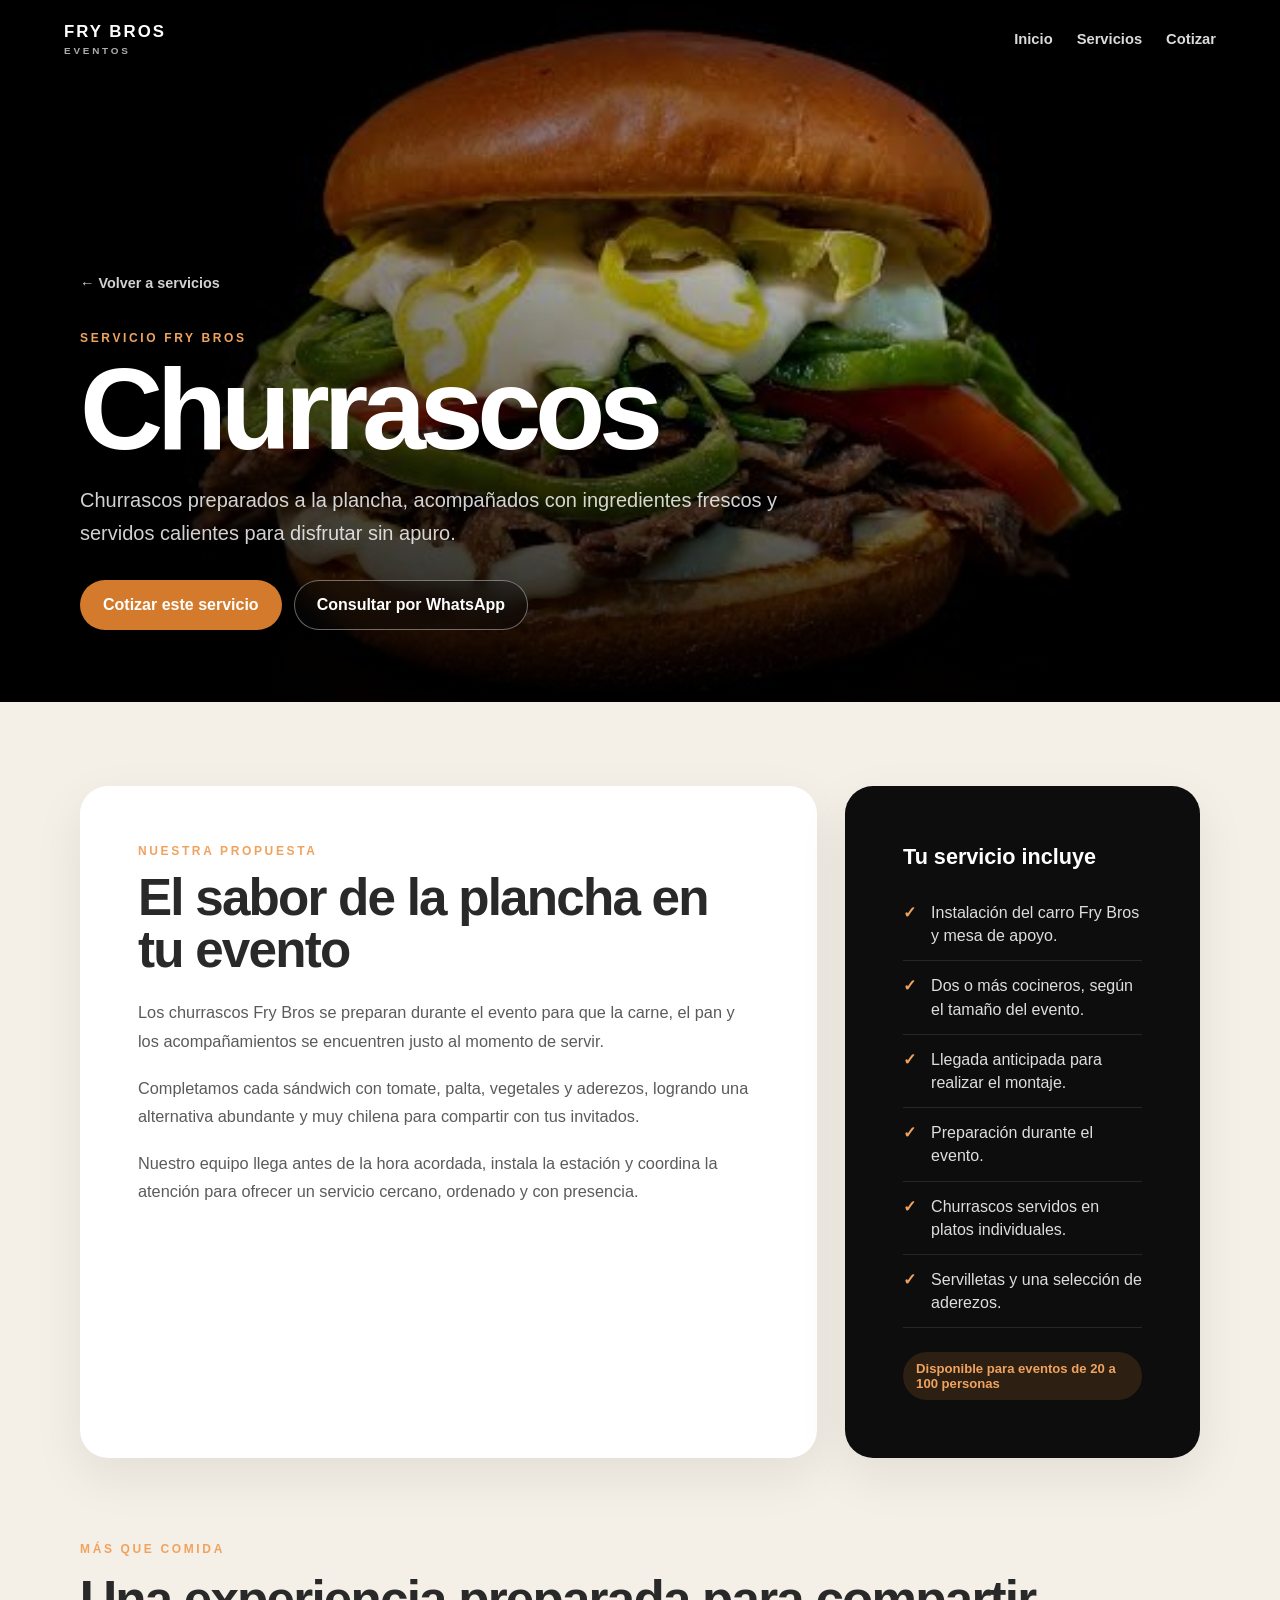
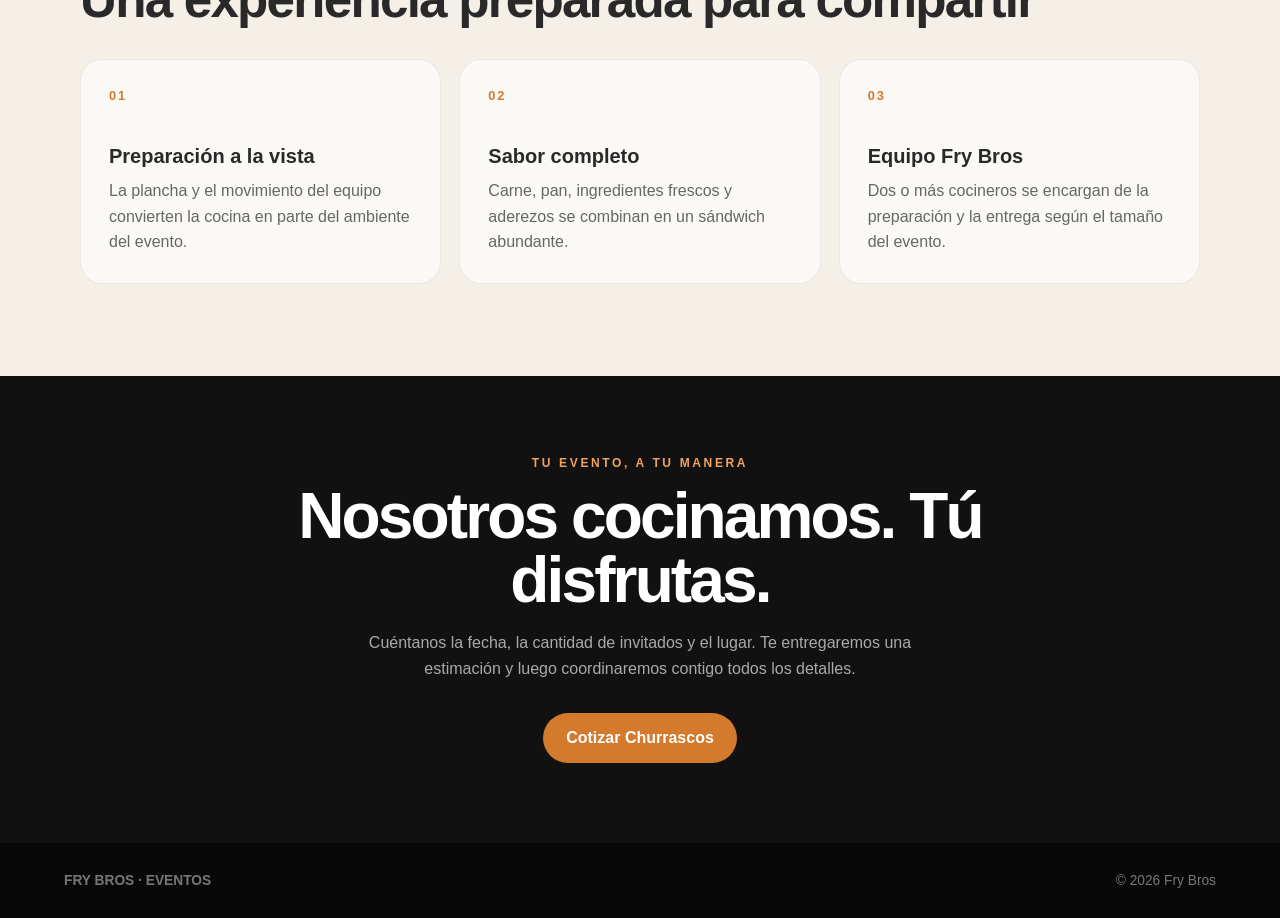
==== pages/churrascos.html @ 7eb0e78f "Agrega páginas individuales para cada servicio" ====
<!DOCTYPE html>
<html lang="es">
<head>
  <meta charset="UTF-8">
  <meta name="viewport" content="width=device-width, initial-scale=1.0">
  <meta name="description" content="Servicio de churrascos preparados al momento para eventos con Fry Bros.">
  <title>Churrascos | Fry Bros Eventos</title>
  <link rel="stylesheet" href="../css/detalle-servicio.css">
</head>
<body class="detalle-body" data-servicio="churrascos">
  <div id="detalle-servicio"></div>
  <script src="../js/detalle-servicio.js"></script>
</body>
</html>
---- css/detalle-servicio.css ----
:root {
  --detalle-negro: #0d0d0d;
  --detalle-crema: #f4f0e8;
  --detalle-naranja: #d47a2c;
  --detalle-texto: #292929;
}

* {
  box-sizing: border-box;
}

html {
  scroll-behavior: smooth;
}

body.detalle-body {
  margin: 0;
  background: var(--detalle-crema);
  color: var(--detalle-texto);
  font-family: Arial, Helvetica, sans-serif;
}

.detalle-nav {
  position: absolute;
  z-index: 10;
  top: 0;
  left: 0;
  width: 100%;
  padding: 22px 5%;
  display: flex;
  align-items: center;
  justify-content: space-between;
  gap: 24px;
  color: #fff;
}

.detalle-marca {
  color: #fff;
  text-decoration: none;
  font-size: 1.05rem;
  font-weight: 900;
  letter-spacing: 0.12em;
}

.detalle-marca small {
  display: block;
  margin-top: 3px;
  color: rgba(255, 255, 255, 0.68);
  font-size: 0.62rem;
  letter-spacing: 0.28em;
}

.detalle-nav nav {
  display: flex;
  gap: 24px;
}

.detalle-nav nav a {
  color: rgba(255, 255, 255, 0.86);
  text-decoration: none;
  font-size: 0.92rem;
  font-weight: 700;
}

.detalle-nav nav a:hover,
.detalle-nav nav a:focus-visible {
  color: #fff;
}

.detalle-hero {
  --hero-image: none;
  position: relative;
  min-height: 78vh;
  display: flex;
  align-items: flex-end;
  isolation: isolate;
  overflow: hidden;
  background-image: var(--hero-image);
  background-position: center;
  background-size: cover;
  color: #fff;
}

.detalle-hero::before {
  content: "";
  position: absolute;
  z-index: -1;
  inset: 0;
  background:
    linear-gradient(180deg, rgba(0, 0, 0, 0.5) 0%, rgba(0, 0, 0, 0.16) 35%, rgba(0, 0, 0, 0.88) 100%),
    linear-gradient(90deg, rgba(0, 0, 0, 0.55), transparent 70%);
}

.detalle-hero-contenido,
.detalle-contenedor {
  width: min(1120px, 90%);
  margin: 0 auto;
}

.detalle-hero-contenido {
  padding: 150px 0 72px;
}

.detalle-volver {
  display: inline-flex;
  margin-bottom: 40px;
  color: rgba(255, 255, 255, 0.82);
  text-decoration: none;
  font-size: 0.9rem;
  font-weight: 700;
}

.detalle-etiqueta {
  display: block;
  margin-bottom: 14px;
  color: #f0a35f;
  font-size: 0.75rem;
  font-weight: 900;
  letter-spacing: 0.22em;
}

.detalle-hero h1 {
  max-width: 850px;
  margin: 0;
  font-size: clamp(3.3rem, 9vw, 7.6rem);
  line-height: 0.88;
  letter-spacing: -0.055em;
}

.detalle-hero-bajada {
  max-width: 720px;
  margin: 24px 0 0;
  color: rgba(255, 255, 255, 0.82);
  font-size: clamp(1rem, 2vw, 1.25rem);
  line-height: 1.65;
}

.detalle-acciones {
  display: flex;
  flex-wrap: wrap;
  gap: 12px;
  margin-top: 30px;
}

.detalle-boton {
  display: inline-flex;
  align-items: center;
  justify-content: center;
  min-height: 50px;
  padding: 0 22px;
  border: 1px solid transparent;
  border-radius: 999px;
  background: var(--detalle-naranja);
  color: #fff;
  text-decoration: none;
  font-weight: 800;
  transition: transform 0.2s ease, background 0.2s ease;
}

.detalle-boton:hover {
  transform: translateY(-2px);
  background: #e28a3c;
}

.detalle-boton-secundario {
  border-color: rgba(255, 255, 255, 0.4);
  background: rgba(12, 12, 12, 0.36);
  backdrop-filter: blur(10px);
}

.detalle-carta {
  padding: 84px 0;
}

.detalle-carta-grid {
  display: grid;
  grid-template-columns: minmax(0, 1.35fr) minmax(280px, 0.65fr);
  gap: 28px;
  align-items: stretch;
}

.detalle-panel {
  padding: clamp(30px, 5vw, 58px);
  border-radius: 28px;
  background: #fff;
  box-shadow: 0 18px 50px rgba(31, 22, 12, 0.08);
}

.detalle-panel-oscuro {
  background: var(--detalle-negro);
  color: #fff;
}

.detalle-panel h2 {
  margin: 0 0 22px;
  font-size: clamp(2rem, 4vw, 3.5rem);
  line-height: 1.02;
  letter-spacing: -0.035em;
}

.detalle-panel p {
  margin: 0 0 18px;
  color: #5b5b5b;
  font-size: 1.02rem;
  line-height: 1.75;
}

.detalle-panel-oscuro p {
  color: #bdbdbd;
}

.detalle-panel h3 {
  margin: 0 0 18px;
  font-size: 1.35rem;
}

.detalle-lista {
  margin: 0;
  padding: 0;
  list-style: none;
}

.detalle-lista li {
  position: relative;
  padding: 13px 0 13px 28px;
  border-bottom: 1px solid rgba(255, 255, 255, 0.1);
  color: #dedede;
  line-height: 1.45;
}

.detalle-lista li::before {
  content: "✓";
  position: absolute;
  left: 0;
  color: #f0a35f;
  font-weight: 900;
}

.detalle-rango {
  display: inline-flex;
  margin-top: 24px;
  padding: 9px 13px;
  border-radius: 999px;
  background: rgba(212, 122, 44, 0.16);
  color: #f0a35f;
  font-size: 0.82rem;
  font-weight: 900;
}

.detalle-destacados {
  padding: 0 0 92px;
}

.detalle-destacados h2 {
  margin: 0 0 30px;
  font-size: clamp(2rem, 4vw, 3.4rem);
  letter-spacing: -0.035em;
}

.detalle-destacados-grid {
  display: grid;
  grid-template-columns: repeat(3, 1fr);
  gap: 18px;
}

.detalle-destacado {
  min-height: 210px;
  padding: 28px;
  border: 1px solid rgba(46, 32, 19, 0.08);
  border-radius: 22px;
  background: rgba(255, 255, 255, 0.62);
}

.detalle-numero {
  display: block;
  margin-bottom: 42px;
  color: var(--detalle-naranja);
  font-size: 0.8rem;
  font-weight: 900;
  letter-spacing: 0.15em;
}

.detalle-destacado h3 {
  margin: 0 0 10px;
  font-size: 1.25rem;
}

.detalle-destacado p {
  margin: 0;
  color: #666;
  line-height: 1.6;
}

.detalle-cta {
  padding: 80px 0;
  background: #111;
  color: #fff;
  text-align: center;
}

.detalle-cta h2 {
  max-width: 760px;
  margin: 0 auto 18px;
  font-size: clamp(2.3rem, 5vw, 4.6rem);
  line-height: 1;
  letter-spacing: -0.045em;
}

.detalle-cta p {
  max-width: 620px;
  margin: 0 auto;
  color: #aaa;
  line-height: 1.65;
}

.detalle-cta .detalle-acciones {
  justify-content: center;
}

.detalle-footer {
  padding: 30px 5%;
  display: flex;
  justify-content: space-between;
  gap: 20px;
  background: #080808;
  color: #777;
  font-size: 0.86rem;
}

@media (max-width: 820px) {
  .detalle-nav nav {
    display: none;
  }

  .detalle-hero {
    min-height: 72vh;
  }

  .detalle-carta-grid,
  .detalle-destacados-grid {
    grid-template-columns: 1fr;
  }

  .detalle-destacado {
    min-height: auto;
  }

  .detalle-numero {
    margin-bottom: 25px;
  }
}

@media (max-width: 520px) {
  .detalle-nav {
    padding: 18px 5%;
  }

  .detalle-hero-contenido {
    padding-bottom: 52px;
  }

  .detalle-volver {
    margin-bottom: 28px;
  }

  .detalle-acciones,
  .detalle-boton {
    width: 100%;
  }

  .detalle-carta {
    padding: 58px 0;
  }

  .detalle-footer {
    flex-direction: column;
  }
}
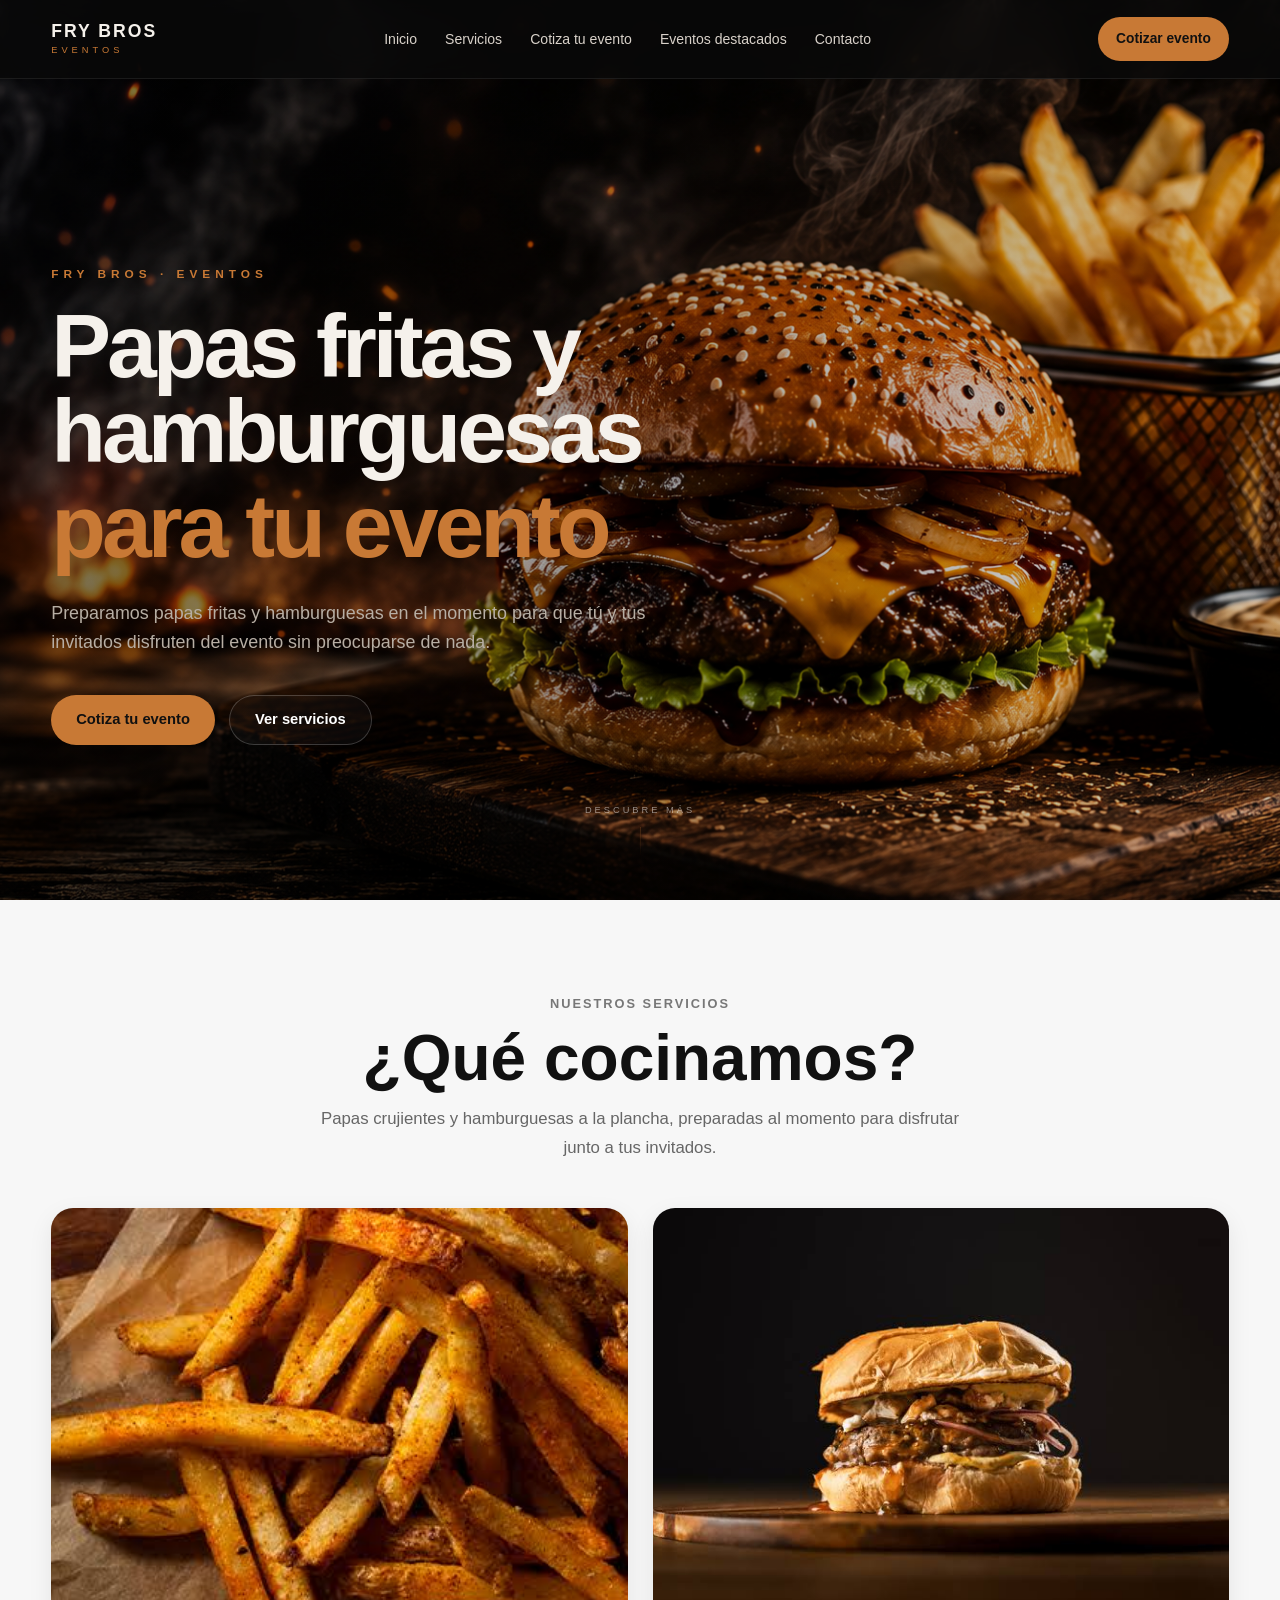
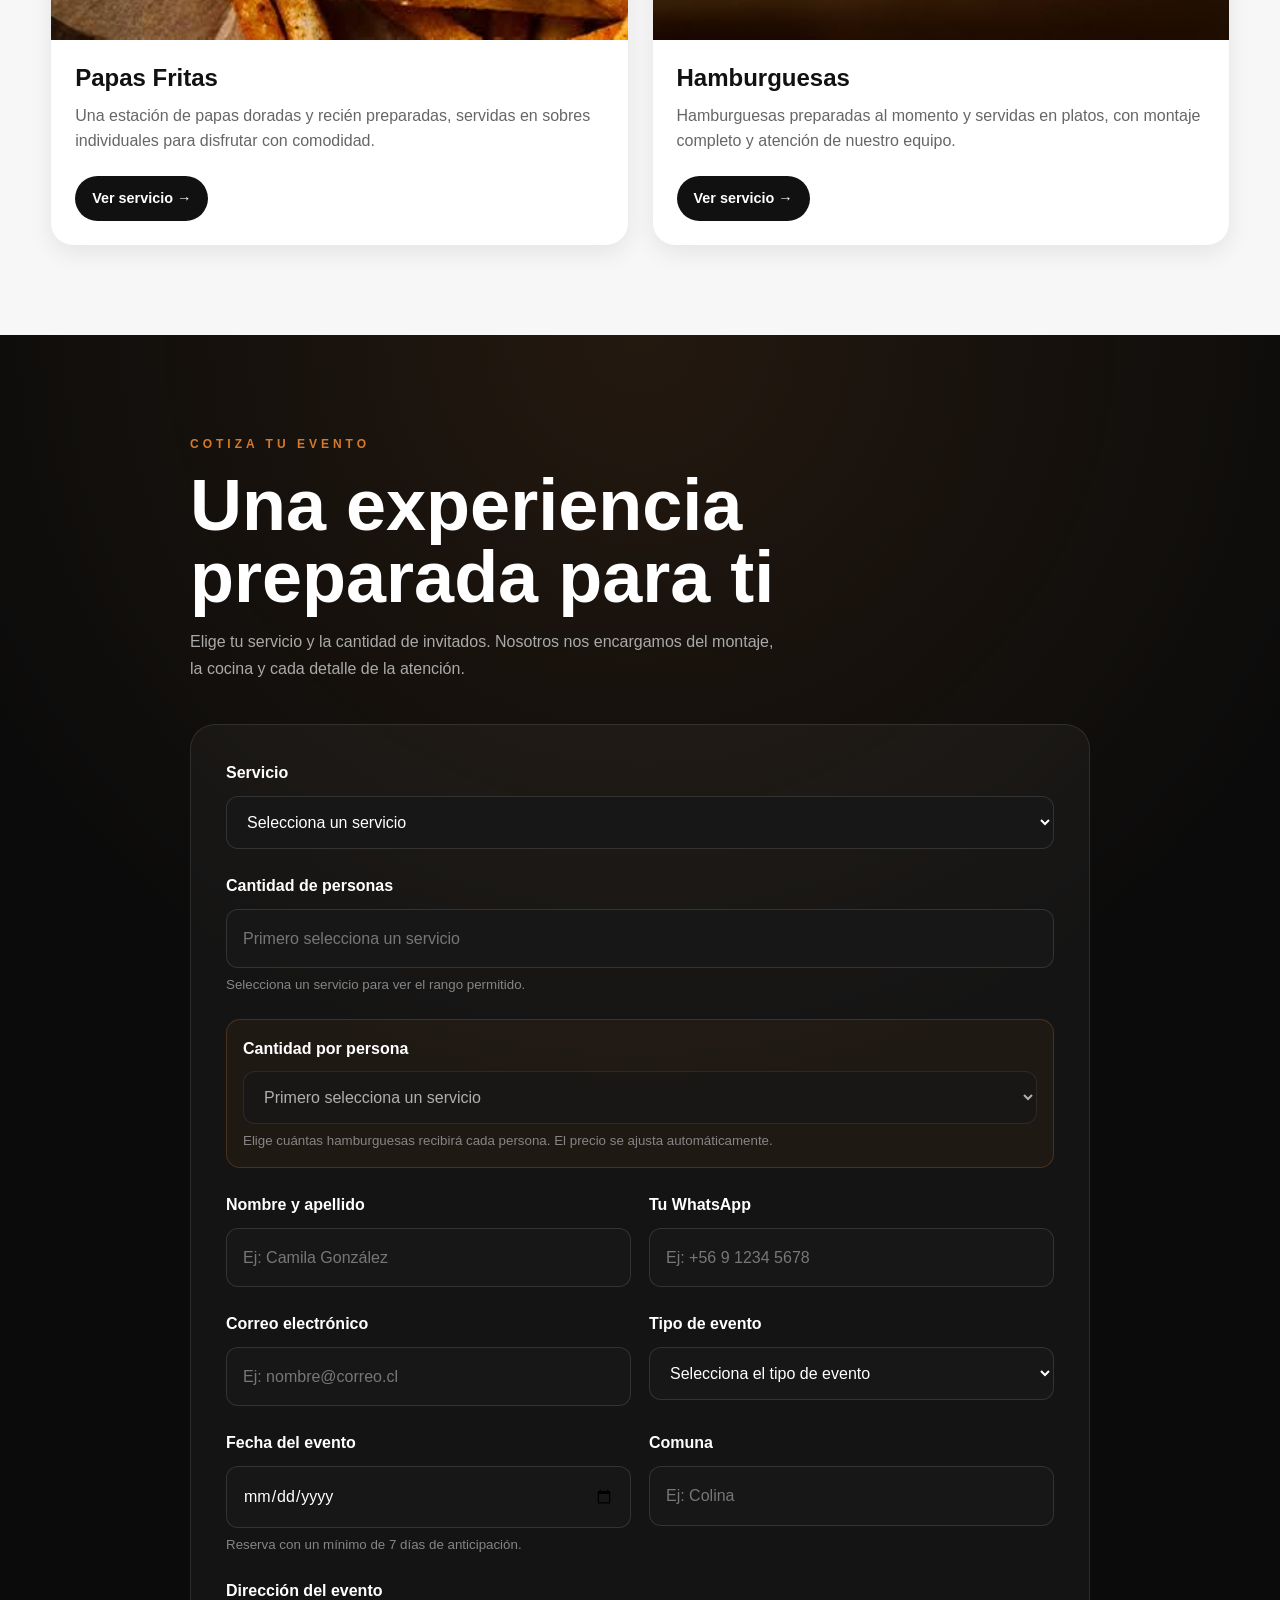
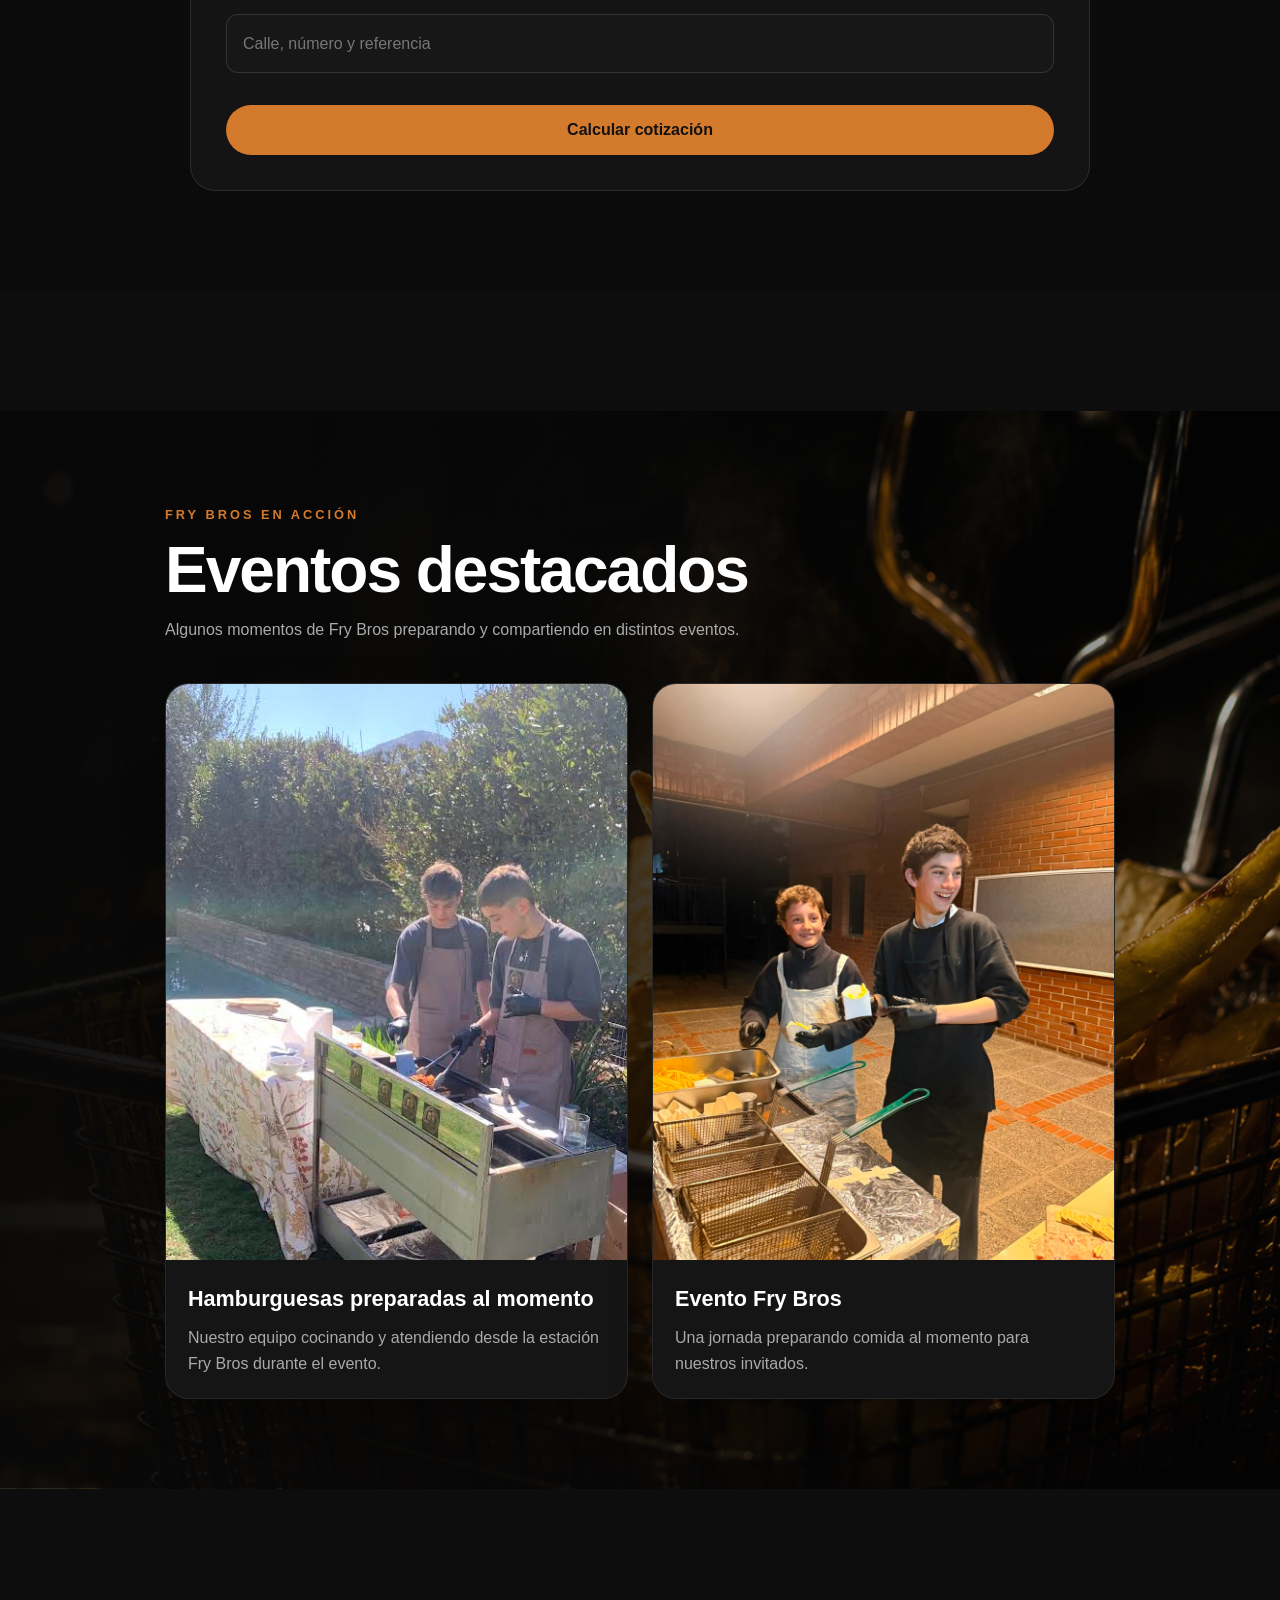
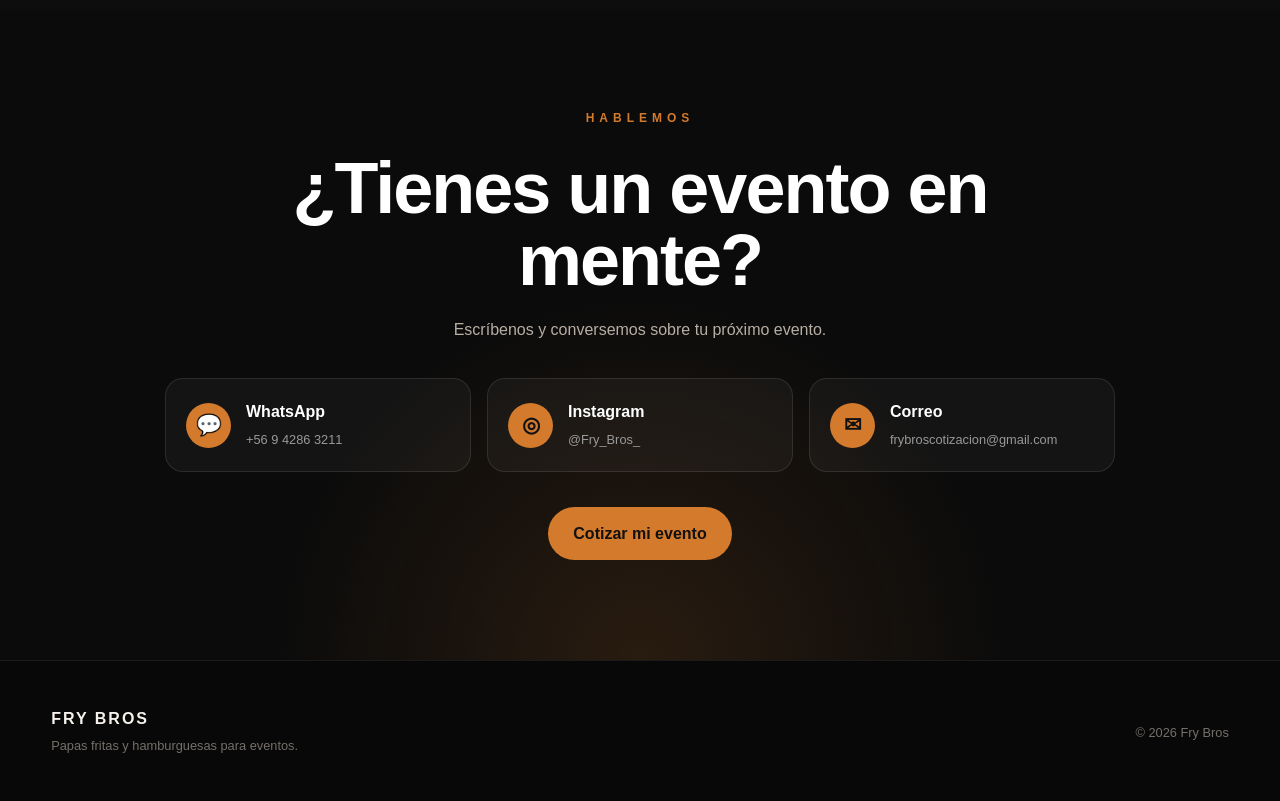
==== commit a99b6c79: "Actualiza Fry Bros: solo papas fritas y hamburguesas, nueva carta visual" ====
--- a/pages/churrascos.html
+++ b/pages/churrascos.html
@@ -1,14 +1,2 @@
-<!DOCTYPE html>
-<html lang="es">
-<head>
-  <meta charset="UTF-8">
-  <meta name="viewport" content="width=device-width, initial-scale=1.0">
-  <meta name="description" content="Servicio de churrascos preparados al momento para eventos con Fry Bros.">
-  <title>Churrascos | Fry Bros Eventos</title>
-  <link rel="stylesheet" href="../css/detalle-servicio.css">
-</head>
-<body class="detalle-body" data-servicio="churrascos">
-  <div id="detalle-servicio"></div>
-  <script src="../js/detalle-servicio.js"></script>
-</body>
-</html>
+<!doctype html>
+<html lang="es"><head><meta charset="utf-8"><meta name="viewport" content="width=device-width, initial-scale=1"><meta name="robots" content="noindex"><meta http-equiv="refresh" content="0;url=../index.html#servicios"><title>Nuestro menú | Fry Bros</title></head><body><p>Ahora preparamos papas fritas y hamburguesas. <a href="../index.html#servicios">Ver nuestro menú</a></p></body></html>
